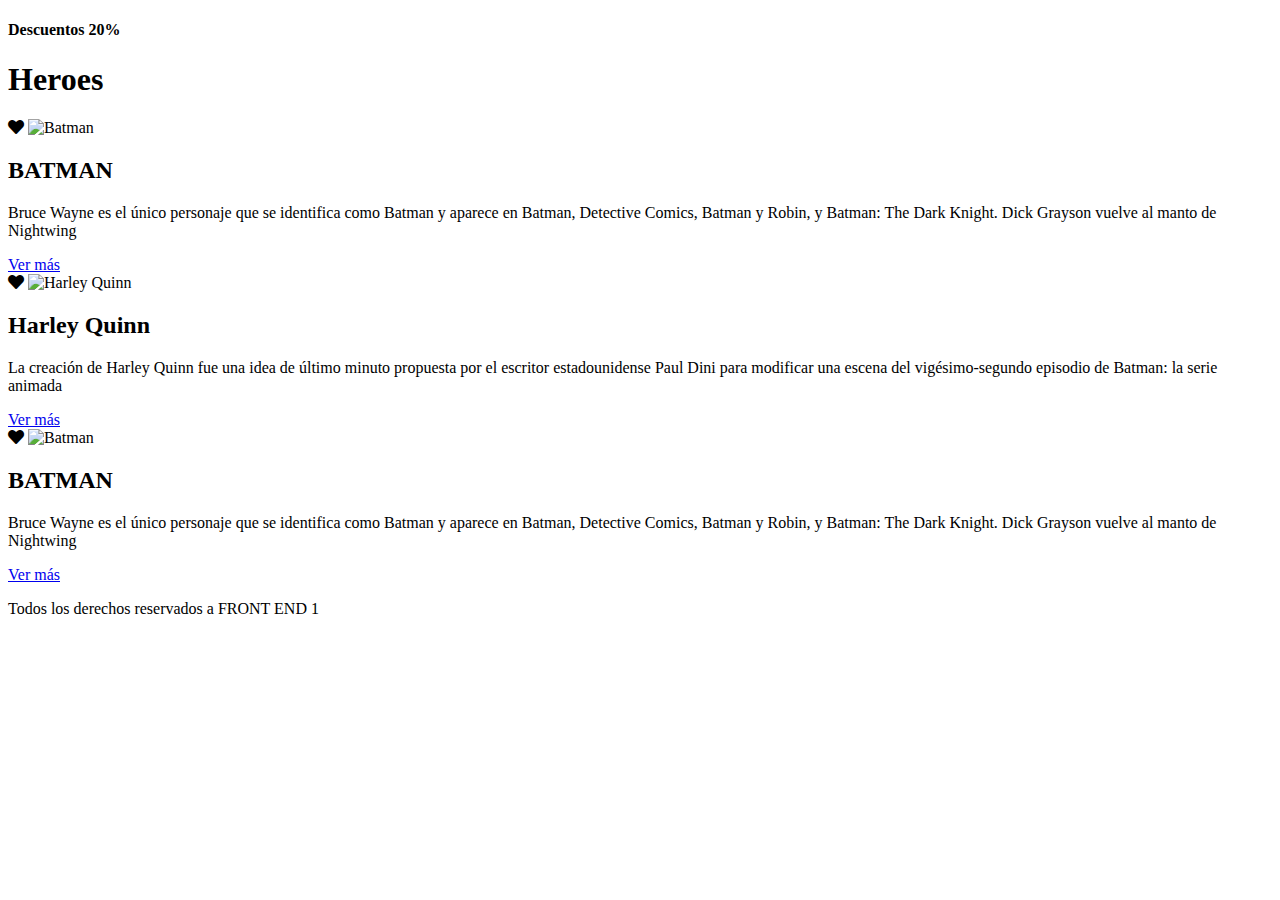
==== Módulo 2/Ejercicio_c10/root/index.html @ bc89314a "Añado ejercicio clase 10" ====
<!DOCTYPE html>
<html lang="en">
<head>
    <meta charset="UTF-8">
    <meta http-equiv="X-UA-Compatible" content="IE=edge">
    <meta name="viewport" content="width=device-width, initial-scale=1.0">
    <title>Héroes</title>

    <link href="/Ejercicio_c10/root/styles/styles.css" rel="stylesheet">
    <link rel="preconnect" href="https://fonts.googleapis.com">
    <link rel="preconnect" href="https://fonts.gstatic.com" crossorigin>
    <link href="https://fonts.googleapis.com/css2?family=Roboto:wght@300&display=swap" rel="stylesheet">
    <link rel="stylesheet" href="https://use.fontawesome.com/releases/v5.15.2/css/all.css">
</head>
<body>
    <header>
        <div class="divDescuentos">
            <h4 class="hDescuentos">Descuentos 20%</h4>
        </div>

        <div class="divHeroes">
            <h1 class="hHeroes">Heroes</h1>
        </div>
    </header>

    <main>
        <section class="carta batman1">
            <div class="banner banBatman">
                <i class="fas fa-heart rojo"></i>
                <img class="ft" src="/Ejercicio_c10/root/img/batman.png" alt="Batman">
            </div>

            <div class="divTexto">
                <h2 class="tituloBatman">BATMAN</h2>

                <p class="texto">Bruce Wayne es el único personaje que se identifica como Batman y aparece en Batman, 
                    Detective Comics, Batman y Robin, y Batman: The Dark Knight. Dick Grayson vuelve al manto de Nightwing
                </p>

                <a class="boton" href="#">Ver más</a>
            </div>
        </section>

        <section class="carta harley">
            <div class="banner banHarley">
                <i class="fas fa-heart rojo"></i>
                <img class="ft" src="/Ejercicio_c10/root/img/harley.png" alt="Harley Quinn">
            </div>

            <div class="divTexto">
                <h2 class="tituloHarley">Harley Quinn</h2>

                <p class="texto">La creación de Harley Quinn fue una idea de último minuto propuesta por el escritor estadounidense 
                    Paul Dini para modificar una escena del vigésimo-segundo episodio de Batman: la serie animada
                </p>

                <a class="boton" href="#">Ver más</a>
            </div>
        </section>

        <section class="carta batman2">
            <div class="banner banBatman">
                <i class="fas fa-heart rojo"></i>
                <img class="ft" src="/Ejercicio_c10/root/img/batman.png" alt="Batman">
            </div>

            <div class="divTexto">
                <h2 class="tituloBatman">BATMAN</h2>

                <p class="texto">Bruce Wayne es el único personaje que se identifica como Batman y aparece en Batman, 
                    Detective Comics, Batman y Robin, y Batman: The Dark Knight. Dick Grayson vuelve al manto de Nightwing
                </p>

                <a class="boton" href="#">Ver más</a>
            </div>
        </section>
    </main>

    <footer>
        <p class="pFooter">Todos los derechos reservados a FRONT END 1</p>
    </footer>
</body>
</html>
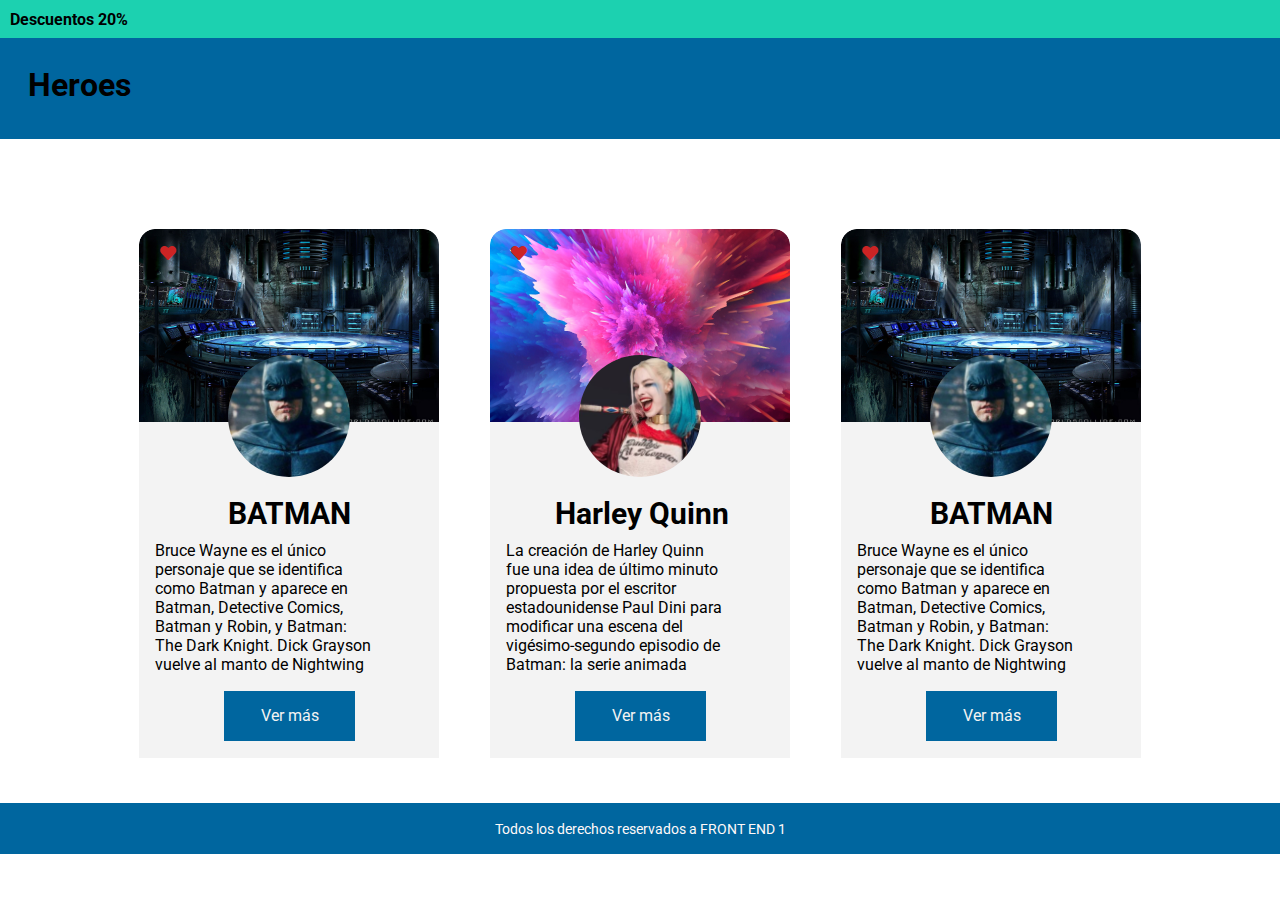
==== commit 99aea8a6: "Incorporando flexbox a la sección main" ====
--- a/Módulo 2/Ejercicio_c10/root/index.html
+++ b/Módulo 2/Ejercicio_c10/root/index.html
@@ -6,11 +6,11 @@
     <meta name="viewport" content="width=device-width, initial-scale=1.0">
     <title>Héroes</title>
 
-    <link href="/Ejercicio_c10/root/styles/styles.css" rel="stylesheet">
     <link rel="preconnect" href="https://fonts.googleapis.com">
     <link rel="preconnect" href="https://fonts.gstatic.com" crossorigin>
     <link href="https://fonts.googleapis.com/css2?family=Roboto:wght@300&display=swap" rel="stylesheet">
     <link rel="stylesheet" href="https://use.fontawesome.com/releases/v5.15.2/css/all.css">
+    <link href="/Módulo 2/Ejercicio_c10/root/styles/styles.css" rel="stylesheet">
 </head>
 <body>
     <header>
@@ -27,7 +27,7 @@
         <section class="carta batman1">
             <div class="banner banBatman">
                 <i class="fas fa-heart rojo"></i>
-                <img class="ft" src="/Ejercicio_c10/root/img/batman.png" alt="Batman">
+                <img class="ft" src="/Módulo 2/Ejercicio_c10/root/img/batman.png" alt="Batman">
             </div>
 
             <div class="divTexto">
@@ -44,7 +44,7 @@
         <section class="carta harley">
             <div class="banner banHarley">
                 <i class="fas fa-heart rojo"></i>
-                <img class="ft" src="/Ejercicio_c10/root/img/harley.png" alt="Harley Quinn">
+                <img class="ft" src="/Módulo 2/Ejercicio_c10/root/img/harley.png" alt="Harley Quinn">
             </div>
 
             <div class="divTexto">
@@ -61,7 +61,7 @@
         <section class="carta batman2">
             <div class="banner banBatman">
                 <i class="fas fa-heart rojo"></i>
-                <img class="ft" src="/Ejercicio_c10/root/img/batman.png" alt="Batman">
+                <img class="ft" src="/Módulo 2/Ejercicio_c10/root/img/batman.png" alt="Batman">
             </div>
 
             <div class="divTexto">
--- a/Módulo 2/Ejercicio_c10/root/styles/styles.css
+++ b/Módulo 2/Ejercicio_c10/root/styles/styles.css
@@ -0,0 +1,132 @@
+body{
+    font-family: 'Roboto', sans-serif;
+    margin: 0px;
+    padding: 0px;
+}
+
+.divDescuentos{
+    height: 38px;
+    position: relative;
+    background-color: #1CD1B0;
+}
+
+.hDescuentos{
+    margin: 0px;
+    position: absolute;
+    top: 10px;
+    bottom: 10px;
+    left: 10px;
+}
+
+.divHeroes{
+    height: 101px;
+    position: relative;
+    background-color: #00669F;
+}
+
+.hHeroes{
+    margin: 0px;
+    position: absolute;
+    top: 28px;
+    bottom: 26px;
+    left: 28px;
+}
+
+footer{
+    background-color: #00669F;
+    height: 51px;
+    display: flex;
+    justify-content: center;
+    align-items: center;
+}
+
+.pFooter{
+    margin: 0px;
+    color: #FFF9F9;
+    font-size: 14px;
+}
+
+main{
+    display: flex;
+    align-items: center;
+    justify-content: center;
+    flex-wrap: wrap;
+}
+
+.carta{
+    width: 300px;
+    margin: 10vh 2vw 5vh 2vw;
+}
+
+.banner{
+    border-radius: 16px 16px 0px 0px;
+    height: 193px;
+    position: relative;
+}
+
+.banBatman{
+    background-image: url('/Módulo 2/Ejercicio_c10/root/img/fondo-batman.png');
+}
+
+.banHarley{
+    background-image: url('/Módulo 2/Ejercicio_c10/root/img/fondo-harley.png');
+}
+
+.rojo{
+    color: #CC2424;
+    position: absolute;
+    top: 15.88px;
+    left: 21px;
+}
+
+.ft{
+    position: absolute;
+    width: 122px;
+    height: 122px;
+    border-radius: 61px;
+    left: 89px;
+    top: 126px;
+    z-index: 10;
+}
+
+.divTexto{
+    position: relative;
+    height: 336px;
+    background-color: #F3F3F3;
+}
+
+.tituloHarley{
+    margin: 0px;
+    position: absolute;
+    top: 74px;
+    left: 65px;
+    font-size: 30px;
+}
+
+.tituloBatman{
+    margin: 0px;
+    position: absolute;
+    top: 74px;
+    left: 89px;
+    font-size: 30px;
+}
+
+.texto{
+    margin: 0px;
+    position: absolute;
+    top: 119px;
+    left: 16px;
+    width: 217px;
+    height: 113px;
+    box-sizing: border-box;
+}
+
+.boton{
+    padding: 15px 35.78px 15.52px 37px;
+    background-color: #00669F;
+    color: #F3F3F3;
+    position: absolute;
+    top: 269px;
+    left: 85px;
+    text-decoration: none;
+}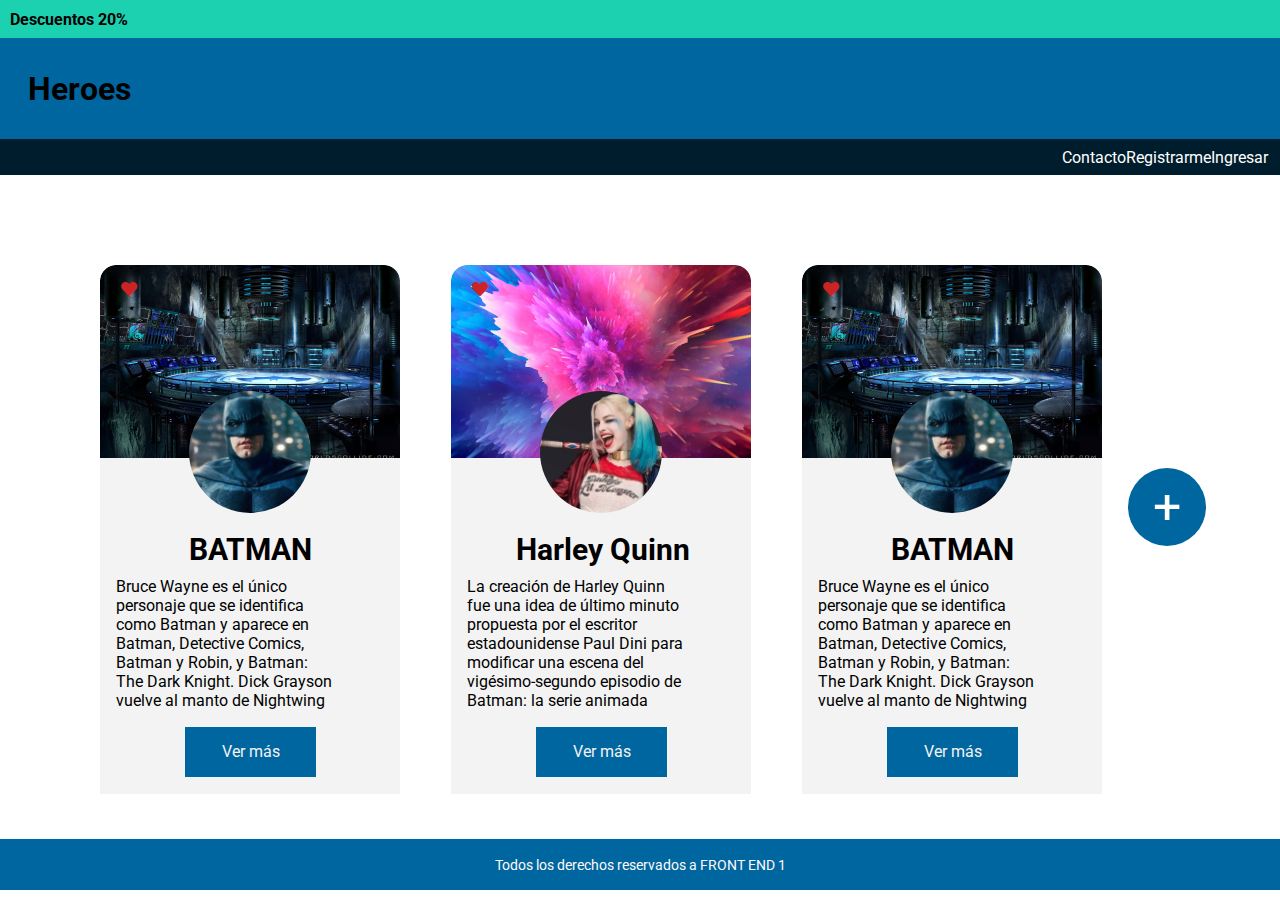
==== commit e1a50ecd: "Añadiendo formularios a las cards" ====
--- a/Módulo 2/Ejercicio_c10/root/index.html
+++ b/Módulo 2/Ejercicio_c10/root/index.html
@@ -21,9 +21,19 @@
         <div class="divHeroes">
             <h1 class="hHeroes">Heroes</h1>
         </div>
+
+        <nav class="navMenu">
+            <ul class="enlaces">
+                <li><a href="/Módulo 2/Ejercicio_c10/root/contacto.html" target="_blank">Contacto</a></li>
+                <li><a href="/Módulo 2/Ejercicio_c10/root/registro.html" target="_blank">Registrarme</a></li>
+                <li><a href="/Módulo 2/Ejercicio_c10/root/login.html" target="_blank">Ingresar</a></li>
+            </ul>
+        </nav>
     </header>
 
     <main>
+        <a href="#" id="aniadir">+</a>
+
         <section class="carta batman1">
             <div class="banner banBatman">
                 <i class="fas fa-heart rojo"></i>
--- a/Módulo 2/Ejercicio_c10/root/styles/styles.css
+++ b/Módulo 2/Ejercicio_c10/root/styles/styles.css
@@ -1,3 +1,8 @@
+*{
+    margin: 0;
+    padding: 0;
+}
+
 body{
     font-family: 'Roboto', sans-serif;
     margin: 0px;
@@ -6,30 +11,45 @@
 
 .divDescuentos{
     height: 38px;
-    position: relative;
     background-color: #1CD1B0;
+    display: flex;
+    align-items: center;
 }
 
 .hDescuentos{
-    margin: 0px;
-    position: absolute;
-    top: 10px;
-    bottom: 10px;
-    left: 10px;
+    margin-left: 10px;
 }
 
 .divHeroes{
     height: 101px;
-    position: relative;
+    display: flex;
+    align-items: center;
     background-color: #00669F;
 }
 
 .hHeroes{
-    margin: 0px;
-    position: absolute;
-    top: 28px;
-    bottom: 26px;
-    left: 28px;
+    margin-left: 28px;
+}
+
+.navMenu{
+    background-color: #001D2D;
+    height: 4vh;
+    display: flex;
+    justify-content: flex-end;
+    align-items: center;
+}
+
+.enlaces{
+    margin: 0px 2vw;
+    width: 15vw;
+    display: flex;
+    list-style: none;
+    justify-content: space-between;
+}
+
+.enlaces a{
+    text-decoration: none;
+    color: white;
 }
 
 footer{
@@ -51,6 +71,16 @@
     align-items: center;
     justify-content: center;
     flex-wrap: wrap;
+}
+
+#aniadir{
+    background-color: #00669F;
+    padding: 10px 25px;
+    color: white;
+    font-size: 50px;
+    text-decoration: none;
+    border-radius: 50px;
+    order: 1;
 }
 
 .carta{
@@ -129,4 +159,81 @@
     top: 269px;
     left: 85px;
     text-decoration: none;
+}
+
+/* Formularios */
+.formRegistro{
+    width: 28vw;
+    height: 50vh;
+    margin: 14vh 0;
+}
+
+.input{
+    width: 100%;
+    height: 8%;
+    border: black solid 2px;
+    font-size: large;
+    margin-bottom: 2%;
+}
+
+#comentario{
+    width: 100%;
+    height: 30%;
+    border: black solid 2px;
+    font-size: large;
+    margin-bottom: 2%;
+    font-family: 'Roboto', sans-serif;
+}
+
+.botonRegistro{
+    width: 49%;
+    height: 10%;
+    margin: 7% 0 2% 0;
+    border-radius: 10px;
+    border-style: none;
+    font-size: 18px;
+}
+
+.verde{
+    background-color: #1CD1B0;
+    color: black;
+}
+
+.gris{
+    background-color: #888888;
+    color: white;
+}
+
+.cuentaTexto{
+    text-align: center;
+}
+
+.tituloForm{
+    font-size: 60px;
+    font-weight: bold;
+    margin-bottom: 4%;
+}
+
+.botonLogin{
+    width: 100%;
+    height: 10%;
+    margin: 7% 0 2% 0;
+    border-radius: 10px;
+    border-style: none;
+    font-size: 18px;
+}
+
+.input:focus, #comentario:focus{
+    box-shadow: 5px 4px 0px 0px rgba(245,209,62,0.83);
+    -webkit-box-shadow: 5px 4px 0px 0px rgba(245,209,62,0.83);
+    -moz-box-shadow: 5px 4px 0px 0px rgba(245,209,62,0.83);
+}
+
+.verde:hover, .gris:hover{
+    background-color: black;
+    color: white;
+}
+
+.formRegistro :nth-child(n)::placeholder{
+    font-size: 14px;
 }